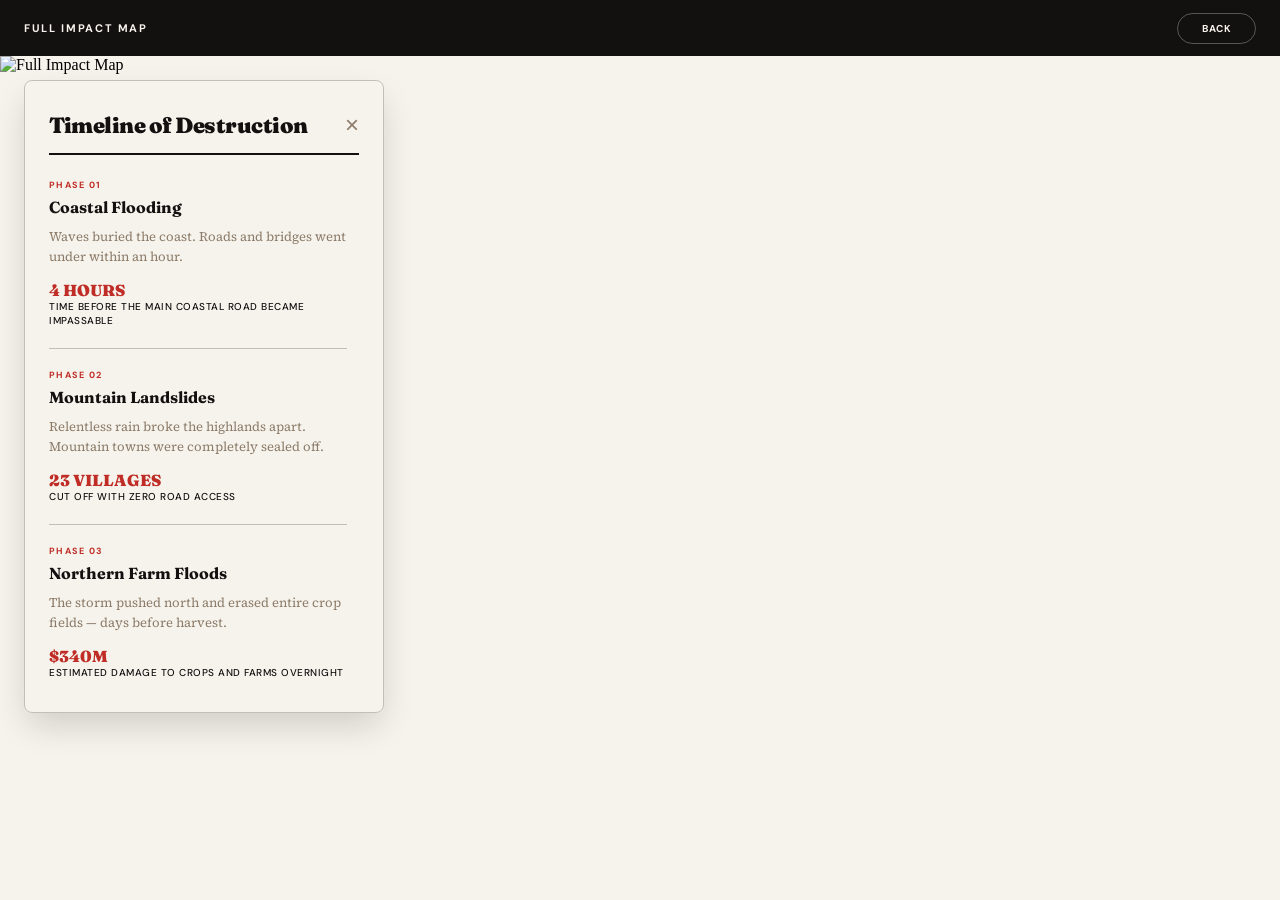
==== map.html @ 8b322e93 "Add files via upload" ====
<!DOCTYPE html>
<html lang="en">
<head>
    <meta charset="UTF-8">
    <meta name="viewport" content="width=device-width, initial-scale=1.0">
    <link href="https://fonts.googleapis.com/css2?family=Fraunces:ital,opsz,wght@0,9..144,300;0,9..144,700;0,9..144,900;1,9..144,300;1,9..144,700;1,9..144,900&family=Source+Serif+4:ital,opsz,wght@0,8..60,300;0,8..60,400;0,8..60,600;1,8..60,400&family=DM+Sans:wght@400;500;700&display=swap" rel="stylesheet">
    <title>Full Impact Map</title>
    <style>
        :root {
            --ink: #131110;
            --paper: #F6F3EC;
            --crimson: #BF2D26;
            --dust: #8C7C69;
            --smoke: #C4BFB4;
            --azure: #174875;
            --font-head: 'Fraunces', serif;
            --font-body: 'Source Serif 4', serif;
            --font-ui: 'DM Sans', sans-serif;
            --radius-md: 8px;
            --radius-pill: 40px;
            --shadow-md: 0 8px 24px rgba(19,17,16,0.10);
            --shadow-lg: 0 15px 40px rgba(19,17,16,0.14);
            --shadow-tooltip: 0 15px 35px -5px rgba(19,17,16,0.18);
            --dur-fast: 180ms;
            --ease-out: cubic-bezier(0.19, 1, 0.22, 1);
        }

        body, html {
            margin: 0;
            padding: 0;
            width: 100%;
            height: 100%;
            overflow: hidden;
            background: var(--paper);
            touch-action: none;
        }
        
        /* --- TOP BAR --- */
        .top-bar {
            position: fixed;
            top: 0;
            left: 0;
            width: 100%;
            height: 56px;
            background: var(--ink);
            color: var(--paper);
            display: flex;
            justify-content: space-between;
            align-items: center;
            padding: 0 24px;
            z-index: 2000;
            box-sizing: border-box;
        }

        .top-bar-label {
            font-family: var(--font-ui);
            font-size: 11px;
            font-weight: 700;
            text-transform: uppercase;
            letter-spacing: 0.15em;
        }

        .btn-close {
            border: 1px solid rgba(246, 243, 236, 0.3);
            padding: 8px 24px;
            font-family: var(--font-ui);
            font-size: 10px;
            font-weight: 700;
            text-transform: uppercase;
            letter-spacing: 0.05em;
            background: transparent;
            color: var(--paper);
            border-radius: var(--radius-pill);
            cursor: pointer;
            transition: background 0.2s;
        }
        .btn-close:hover {
            background: rgba(246, 243, 236, 0.15);
        }

        /* --- MAP VIEWER --- */
        .viewer-area {
            position: absolute;
            top: 56px;
            left: 0;
            right: 0;
            bottom: 0;
            overflow: hidden;
            background: var(--paper);
            cursor: grab;
        }
        .viewer-area.grabbing { cursor: grabbing; }

        #map-container {
            transform-origin: 0 0;
            will-change: transform;
            position: absolute;
            top: 0;
            left: 0;
        }

        #map-image {
            display: block;
            width: auto;
            height: auto;
            max-width: none;
            pointer-events: none;
        }

        .spinner {
            position: absolute;
            top: 50%;
            left: 50%;
            transform: translate(-50%, -50%);
            width: 40px;
            height: 40px;
            border: 4px solid var(--smoke);
            border-top-color: var(--crimson);
            border-radius: 50%;
            animation: spin 1s linear infinite;
            z-index: 10;
        }

        /* --- TIMELINE OVERLAY --- */
        .timeline-overlay {
            position: absolute;
            top: 80px;
            left: 24px;
            background: rgba(246, 243, 236, 0.95);
            backdrop-filter: blur(16px);
            -webkit-backdrop-filter: blur(16px);
            border: 1px solid var(--smoke);
            border-radius: var(--radius-md);
            padding: 32px 24px;
            z-index: 1500;
            display: flex;
            flex-direction: column;
            gap: 24px;
            box-shadow: var(--shadow-tooltip);
            transition: transform 0.35s var(--ease-out), opacity 0.35s var(--ease-out);
            box-sizing: border-box;
            width: 360px;
        }
        .timeline-overlay.hidden {
            transform: translateX(-120%);
            opacity: 0;
            pointer-events: none;
        }

        .timeline-header {
            display: flex;
            justify-content: space-between;
            align-items: center;
            border-bottom: 2px solid var(--ink);
            padding-bottom: 16px;
        }
        .timeline-header h2 {
            font-family: var(--font-head);
            font-size: 22px;
            font-weight: 900;
            margin: 0;
            color: var(--ink);
            letter-spacing: -0.5px;
            line-height: 1.1;
        }
        .timeline-close-btn {
            background: transparent;
            color: var(--dust);
            border: none;
            font-size: 24px;
            cursor: pointer;
            padding: 0;
            line-height: 1;
            transition: color 0.2s;
        }
        .timeline-close-btn:hover { color: var(--ink); }

        .timeline-content {
            display: flex;
            flex-direction: column;
            max-height: calc(100vh - 200px);
            overflow-y: auto;
            padding-right: 12px;
        }
        .timeline-content::-webkit-scrollbar { width: 4px; }
        .timeline-content::-webkit-scrollbar-track { background: transparent; }
        .timeline-content::-webkit-scrollbar-thumb { background: var(--smoke); border-radius: 4px; }

        .t-phase { 
            display: flex; 
            flex-direction: column; 
            gap: 4px; 
            padding: 20px 0;
            border-bottom: 1px solid var(--smoke);
        }
        .t-phase:first-child { padding-top: 0; }
        .t-phase:last-child { border-bottom: none; padding-bottom: 0; }

        .t-tag { font-family: var(--font-ui); font-size: 9px; font-weight: 700; text-transform: uppercase; letter-spacing: 0.15em; color: var(--crimson); margin-bottom: 2px;}
        .t-phase h3 { font-family: var(--font-head); font-size: 16px; margin: 0; color: var(--ink); }
        .t-phase p { font-family: var(--font-body); font-size: 13px; margin: 6px 0 12px 0; color: var(--dust); line-height: 1.5; }
        
        .t-stat { 
            display: flex;
            flex-direction: column;
            gap: 2px;
        }
        .t-highlight { font-family: var(--font-head); font-size: 16px; font-weight: 900; color: var(--crimson); line-height: 1;}
        .t-text { font-family: var(--font-ui); font-size: 10px; font-weight: 500; text-transform: uppercase; letter-spacing: 0.05em; color: var(--ink); line-height: 1.4; }

        /* --- VISIBLE TIMELINE BUTTON --- */
        .show-timeline-btn {
            position: absolute;
            top: 80px;
            left: 24px;
            background: rgba(246, 243, 236, 0.95);
            backdrop-filter: blur(8px);
            -webkit-backdrop-filter: blur(8px);
            color: var(--ink);
            border: 2px solid var(--ink);
            border-radius: var(--radius-pill);
            padding: 10px 20px;
            font-family: var(--font-ui);
            font-size: 10px;
            font-weight: 700;
            text-transform: uppercase;
            letter-spacing: 0.1em;
            cursor: pointer;
            z-index: 1400;
            transition: all var(--dur-fast) var(--ease-out);
        }
        .show-timeline-btn:hover { 
            background: var(--ink); 
            color: var(--paper); 
            box-shadow: var(--shadow-md);
        }
        .show-timeline-btn.hidden { opacity: 0; pointer-events: none; }

        @keyframes spin {
            to { transform: translate(-50%, -50%) rotate(360deg); }
        }

        /* --- MOBILE --- */
        @media (max-width: 768px) {
            .top-bar { 
                height: 56px; 
                padding: 0 16px; 
            }
            .btn-close {
                padding: 6px 16px;
                font-size: 9px;
            }
            .viewer-area { top: 56px; }
            
            .show-timeline-btn {
                top: auto;
                bottom: 32px;
                left: 50%;
                transform: translateX(-50%);
                background: var(--ink);
                color: var(--paper);
                border: none;
                padding: 14px 28px;
                box-shadow: var(--shadow-md);
            }
            .show-timeline-btn:hover {
                background: var(--azure);
                transform: translate(-50%, -2px);
                box-shadow: var(--shadow-lg);
            }

            .timeline-overlay {
                top: auto;
                bottom: 0;
                left: 0;
                width: 100%;
                border-radius: 16px 16px 0 0;
                border-bottom: none;
                border-left: none;
                border-right: none;
                padding: 24px;
            }
            .timeline-overlay.hidden {
                transform: translateY(100%);
            }
            .timeline-content {
                max-height: 55vh;
            }
        }
    </style>
</head>
<body>

    <div class="top-bar">
        <div class="top-bar-label" id="map-label">Full Impact Map</div>
        <button class="btn-close" id="btnClose">Back</button>
    </div>

    <button id="showTimelineBtn" class="show-timeline-btn hidden">View Timeline</button>

    <div class="timeline-overlay" id="timelinePanel">
        <div class="timeline-header">
            <h2>Timeline of Destruction</h2>
            <button id="hideTimelineBtn" class="timeline-close-btn" aria-label="Close Timeline">&times;</button>
        </div>
        <div class="timeline-content">
            <div class="t-phase">
                <span class="t-tag">Phase 01</span>
                <h3>Coastal Flooding</h3>
                <p>Waves buried the coast. Roads and bridges went under within an hour.</p>
                <div class="t-stat">
                    <span class="t-highlight">4 HOURS</span>
                    <span class="t-text">Time before the main coastal road became impassable</span>
                </div>
            </div>
            <div class="t-phase">
                <span class="t-tag">Phase 02</span>
                <h3>Mountain Landslides</h3>
                <p>Relentless rain broke the highlands apart. Mountain towns were completely sealed off.</p>
                <div class="t-stat">
                    <span class="t-highlight">23 VILLAGES</span>
                    <span class="t-text">Cut off with zero road access</span>
                </div>
            </div>
            <div class="t-phase">
                <span class="t-tag">Phase 03</span>
                <h3>Northern Farm Floods</h3>
                <p>The storm pushed north and erased entire crop fields — days before harvest.</p>
                <div class="t-stat">
                    <span class="t-highlight">$340M</span>
                    <span class="t-text">Estimated damage to crops and farms overnight</span>
                </div>
            </div>
        </div>
    </div>

    <div class="viewer-area" id="viewer">
        <div class="spinner" id="spinner"></div>
        <div id="map-container">
            <img src="Assets/fullmap.jpg" id="map-image" alt="Full Impact Map">
        </div>
    </div>

    <script>
        if (window.innerWidth <= 768) {
            document.getElementById('map-label').textContent = 'Full Impact Map';
        }

        // ==========================================
        // TIMELINE LOGIC
        // ==========================================
        const timelinePanel = document.getElementById('timelinePanel');
        const showTimelineBtn = document.getElementById('showTimelineBtn');
        const hideTimelineBtn = document.getElementById('hideTimelineBtn');

        function openTimeline() {
            timelinePanel.classList.remove('hidden');
            showTimelineBtn.classList.add('hidden');
        }

        function closeTimelineUI() {
            timelinePanel.classList.add('hidden');
            showTimelineBtn.classList.remove('hidden');
        }

        showTimelineBtn.addEventListener('click', openTimeline);

        hideTimelineBtn.addEventListener('click', () => {
            closeTimelineUI();
        });


        // ==========================================
        // MAP VIEWER LOGIC (COVER & PINCH/PAN ONLY)
        // ==========================================
        const viewer = document.getElementById('viewer');
        const container = document.getElementById('map-container');
        const img = document.getElementById('map-image');
        const spinner = document.getElementById('spinner');

        let baseScale = 1;
        let currentZoom = 1;
        let tx = 0, ty = 0;
        let IMG_W = 0, IMG_H = 0;

        function exitMap() {
            const ret = sessionStorage.getItem('returnScroll');
            if (ret) { sessionStorage.setItem('restoreScroll', ret); }
            window.location.href = 'index.html';
        }

        document.getElementById('btnClose').addEventListener('click', exitMap);

        document.addEventListener('keydown', (e) => {
            if (e.key === 'Escape') exitMap();
            if (e.key === 'ArrowUp')    { ty += 40; updateTransform(); }
            if (e.key === 'ArrowDown')  { ty -= 40; updateTransform(); }
            if (e.key === 'ArrowLeft')  { tx += 40; updateTransform(); }
            if (e.key === 'ArrowRight') { tx -= 40; updateTransform(); }
        });

        function initFit() {
            if (!IMG_W || !IMG_H) return;
            const vh = viewer.clientHeight;
            const vw = viewer.clientWidth;
            
            // MATH.MAX ensures the map *always* covers the viewport, leaving no empty space.
            baseScale = Math.max(vw / IMG_W, vh / IMG_H);
            currentZoom = 1;
            
            const scaledW = IMG_W * baseScale;
            const scaledH = IMG_H * baseScale;
            
            // Center the initial view
            tx = (vw - scaledW) / 2;
            ty = (vh - scaledH) / 2;
            
            updateTransform();
        }

        function updateTransform() {
            const s = baseScale * currentZoom;
            const scaledW = IMG_W * s;
            const scaledH = IMG_H * s;
            const vw = viewer.clientWidth;
            const vh = viewer.clientHeight;

            // STRICT CLAMPING: Prevents panning outside the image bounds
            tx = Math.max(vw - scaledW, Math.min(0, tx));
            ty = Math.max(vh - scaledH, Math.min(0, ty));

            container.style.transform = `translate(${tx}px, ${ty}px) scale(${s})`;
        }

        function setZoom(newZoom, cx, cy) {
            if (cx === undefined) cx = viewer.clientWidth / 2;
            if (cy === undefined) cy = viewer.clientHeight / 2;
            
            // HARD LIMIT: Minimum zoom is exactly 1.0 to prevent blank space
            newZoom = Math.max(1, Math.min(newZoom, 5));
            
            if (newZoom === currentZoom) return;
            
            const factor = newZoom / currentZoom;
            tx = cx - (cx - tx) * factor;
            ty = cy - (cy - ty) * factor;
            currentZoom = newZoom;
            updateTransform();
        }

        function onImageReady() {
            IMG_W = img.naturalWidth;
            IMG_H = img.naturalHeight;
            spinner.style.display = 'none';
            initFit();
        }

        if (img.complete && img.naturalWidth > 0) {
            onImageReady();
        } else {
            img.onload = onImageReady;
            img.onerror = () => { spinner.style.display = 'none'; };
        }

        window.addEventListener('resize', initFit);

        // Desktop mouse drag
        let isDragging = false, startX, startY, initialTx, initialTy;

        viewer.addEventListener('mousedown', e => {
            if(e.target.closest('#timelinePanel') || e.target.closest('#showTimelineBtn')) return;
            
            isDragging = true;
            startX = e.clientX; startY = e.clientY;
            initialTx = tx; initialTy = ty;
            viewer.classList.add('grabbing');
            e.preventDefault();
        });
        window.addEventListener('mousemove', e => {
            if (!isDragging) return;
            tx = initialTx + (e.clientX - startX);
            ty = initialTy + (e.clientY - startY);
            updateTransform();
        });
        window.addEventListener('mouseup', () => { isDragging = false; viewer.classList.remove('grabbing'); });

        // Mouse wheel zoom
        viewer.addEventListener('wheel', e => {
            if(e.target.closest('#timelinePanel')) return; 
            e.preventDefault();
            const delta = e.deltaY > 0 ? -0.15 : 0.15;
            const rect = viewer.getBoundingClientRect();
            setZoom(currentZoom + delta, e.clientX - rect.left, e.clientY - rect.top);
        }, { passive: false });

        // Mobile touch — pan and pinch
        let pinchDist0 = null, pinchZoom0 = null, pinchCx = 0, pinchCy = 0;

        viewer.addEventListener('touchstart', e => {
            if(e.target.closest('#timelinePanel') || e.target.closest('#showTimelineBtn')) return; 
            e.preventDefault(); 
            
            if (e.touches.length === 1) {
                isDragging = true;
                startX = e.touches[0].clientX;
                startY = e.touches[0].clientY;
                initialTx = tx; initialTy = ty;
                pinchDist0 = null;
            } else if (e.touches.length === 2) {
                isDragging = false;
                pinchDist0 = Math.hypot(
                    e.touches[0].clientX - e.touches[1].clientX,
                    e.touches[0].clientY - e.touches[1].clientY
                );
                pinchZoom0 = currentZoom;
                const rect = viewer.getBoundingClientRect();
                pinchCx = (e.touches[0].clientX + e.touches[1].clientX) / 2 - rect.left;
                pinchCy = (e.touches[0].clientY + e.touches[1].clientY) / 2 - rect.top;
            }
        }, { passive: false });

        viewer.addEventListener('touchmove', e => {
            if(e.target.closest('#timelinePanel') || e.target.closest('#showTimelineBtn')) return; 
            e.preventDefault();
            
            if (isDragging && e.touches.length === 1) {
                tx = initialTx + (e.touches[0].clientX - startX);
                ty = initialTy + (e.touches[0].clientY - startY);
                updateTransform();
            } else if (e.touches.length === 2 && pinchDist0) {
                const d = Math.hypot(
                    e.touches[0].clientX - e.touches[1].clientX,
                    e.touches[0].clientY - e.touches[1].clientY
                );
                setZoom(pinchZoom0 * (d / pinchDist0), pinchCx, pinchCy);
            }
        }, { passive: false });

        viewer.addEventListener('touchend', e => {
            if (e.touches.length < 2) pinchDist0 = null;
            if (e.touches.length === 0) isDragging = false;
        });
    </script>
</body>
</html>
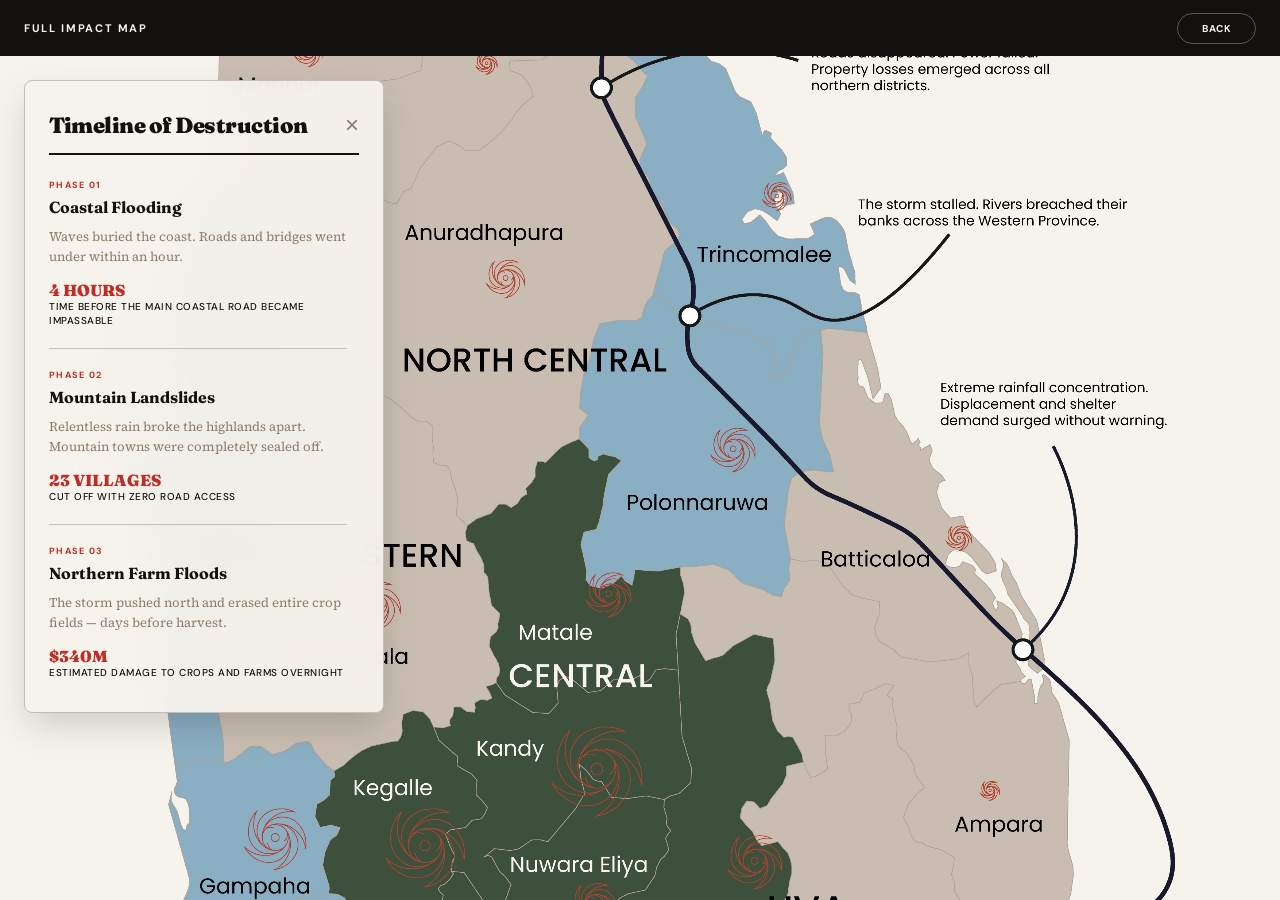
==== commit 573499fc: "Update map.html" ====
--- a/map.html
+++ b/map.html
@@ -337,7 +337,7 @@
     <div class="viewer-area" id="viewer">
         <div class="spinner" id="spinner"></div>
         <div id="map-container">
-            <img src="Assets/fullmap.jpg" id="map-image" alt="Full Impact Map">
+            <img src="Assets/fullmap.webp" id="map-image" alt="Full Impact Map">
         </div>
     </div>
 
@@ -542,4 +542,4 @@
         });
     </script>
 </body>
-</html>+</html>
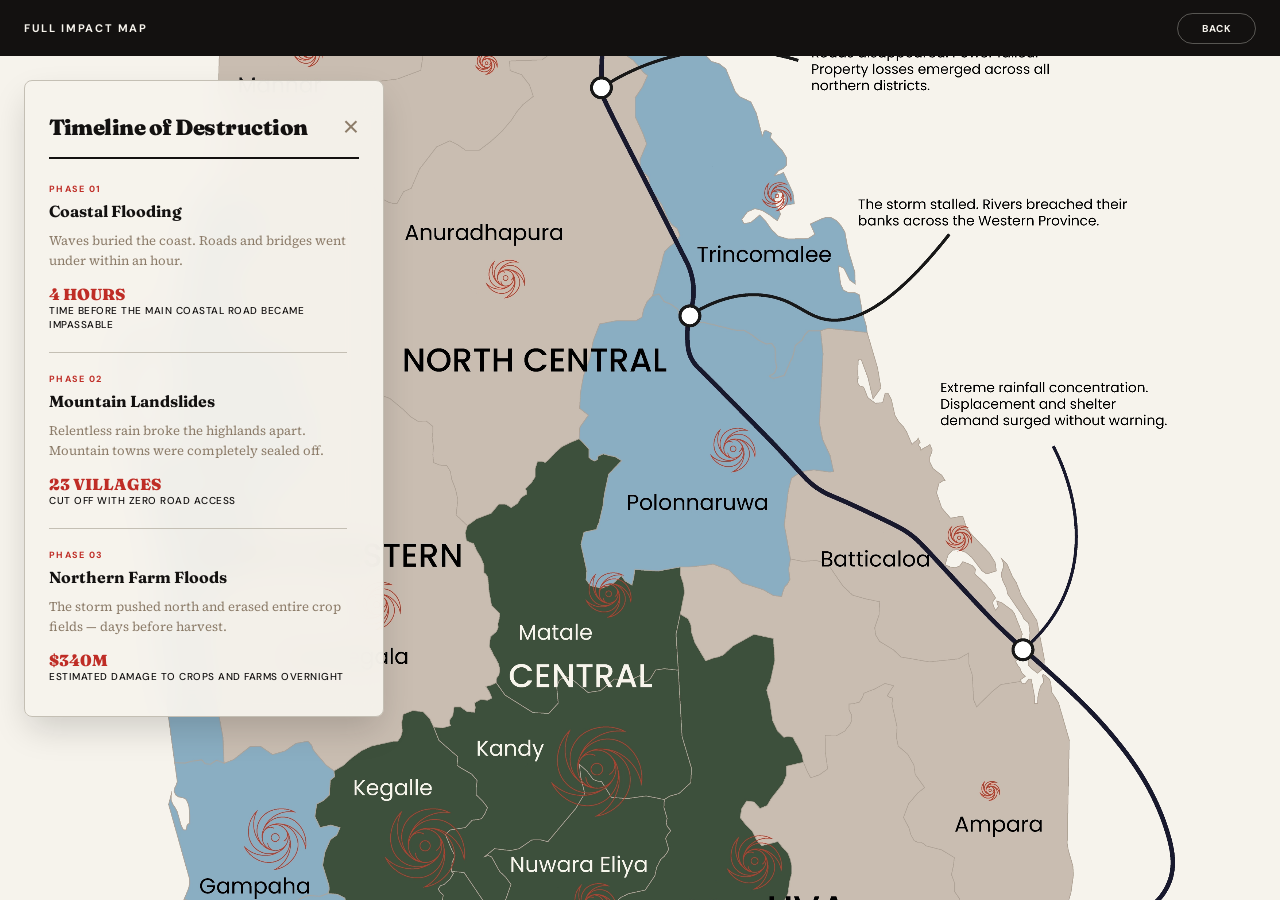
==== commit a0ee7586: "Update map.html" ====
--- a/map.html
+++ b/map.html
@@ -86,8 +86,34 @@
             right: 0;
             bottom: 0;
             overflow: hidden;
-            background: var(--paper);
+            background: var(--paper-mid); /* Acts as skeleton loading state */
             cursor: grab;
+        }
+        .map-hint-overlay {
+            position: absolute;
+            top: 24px;
+            left: 50%;
+            transform: translateX(-50%);
+            background: rgba(19, 17, 16, 0.85);
+            backdrop-filter: blur(12px);
+            -webkit-backdrop-filter: blur(12px);
+            color: var(--paper);
+            padding: 8px 24px;
+            border-radius: var(--radius-pill);
+            font-family: var(--font-ui);
+            font-size: 10px;
+            font-weight: 700;
+            letter-spacing: 0.1em;
+            text-transform: uppercase;
+            white-space: nowrap;
+            pointer-events: none;
+            z-index: 1000;
+            animation: hintFade 4.5s ease-in-out forwards;
+            opacity: 0;
+        }
+        @keyframes hintFade {
+            0%, 100% { opacity: 0; }
+            15%, 85% { opacity: 1; }
         }
         .viewer-area.grabbing { cursor: grabbing; }
 
@@ -167,9 +193,10 @@
             background: transparent;
             color: var(--dust);
             border: none;
-            font-size: 24px;
+            font-size: 28px;
             cursor: pointer;
-            padding: 0;
+            padding: 8px;
+            margin: -8px;
             line-height: 1;
             transition: color 0.2s;
         }
@@ -249,6 +276,10 @@
             .btn-close {
                 padding: 6px 16px;
                 font-size: 9px;
+            }
+            .map-hint-overlay {
+                font-size: 9px;
+                padding: 6px 16px;
             }
             .viewer-area { top: 56px; }
             
@@ -335,6 +366,7 @@
     </div>
 
     <div class="viewer-area" id="viewer">
+        <div class="map-hint-overlay">Drag to Pan · Pinch to Zoom</div>
         <div class="spinner" id="spinner"></div>
         <div id="map-container">
             <img src="Assets/fullmap.webp" id="map-image" alt="Full Impact Map">
